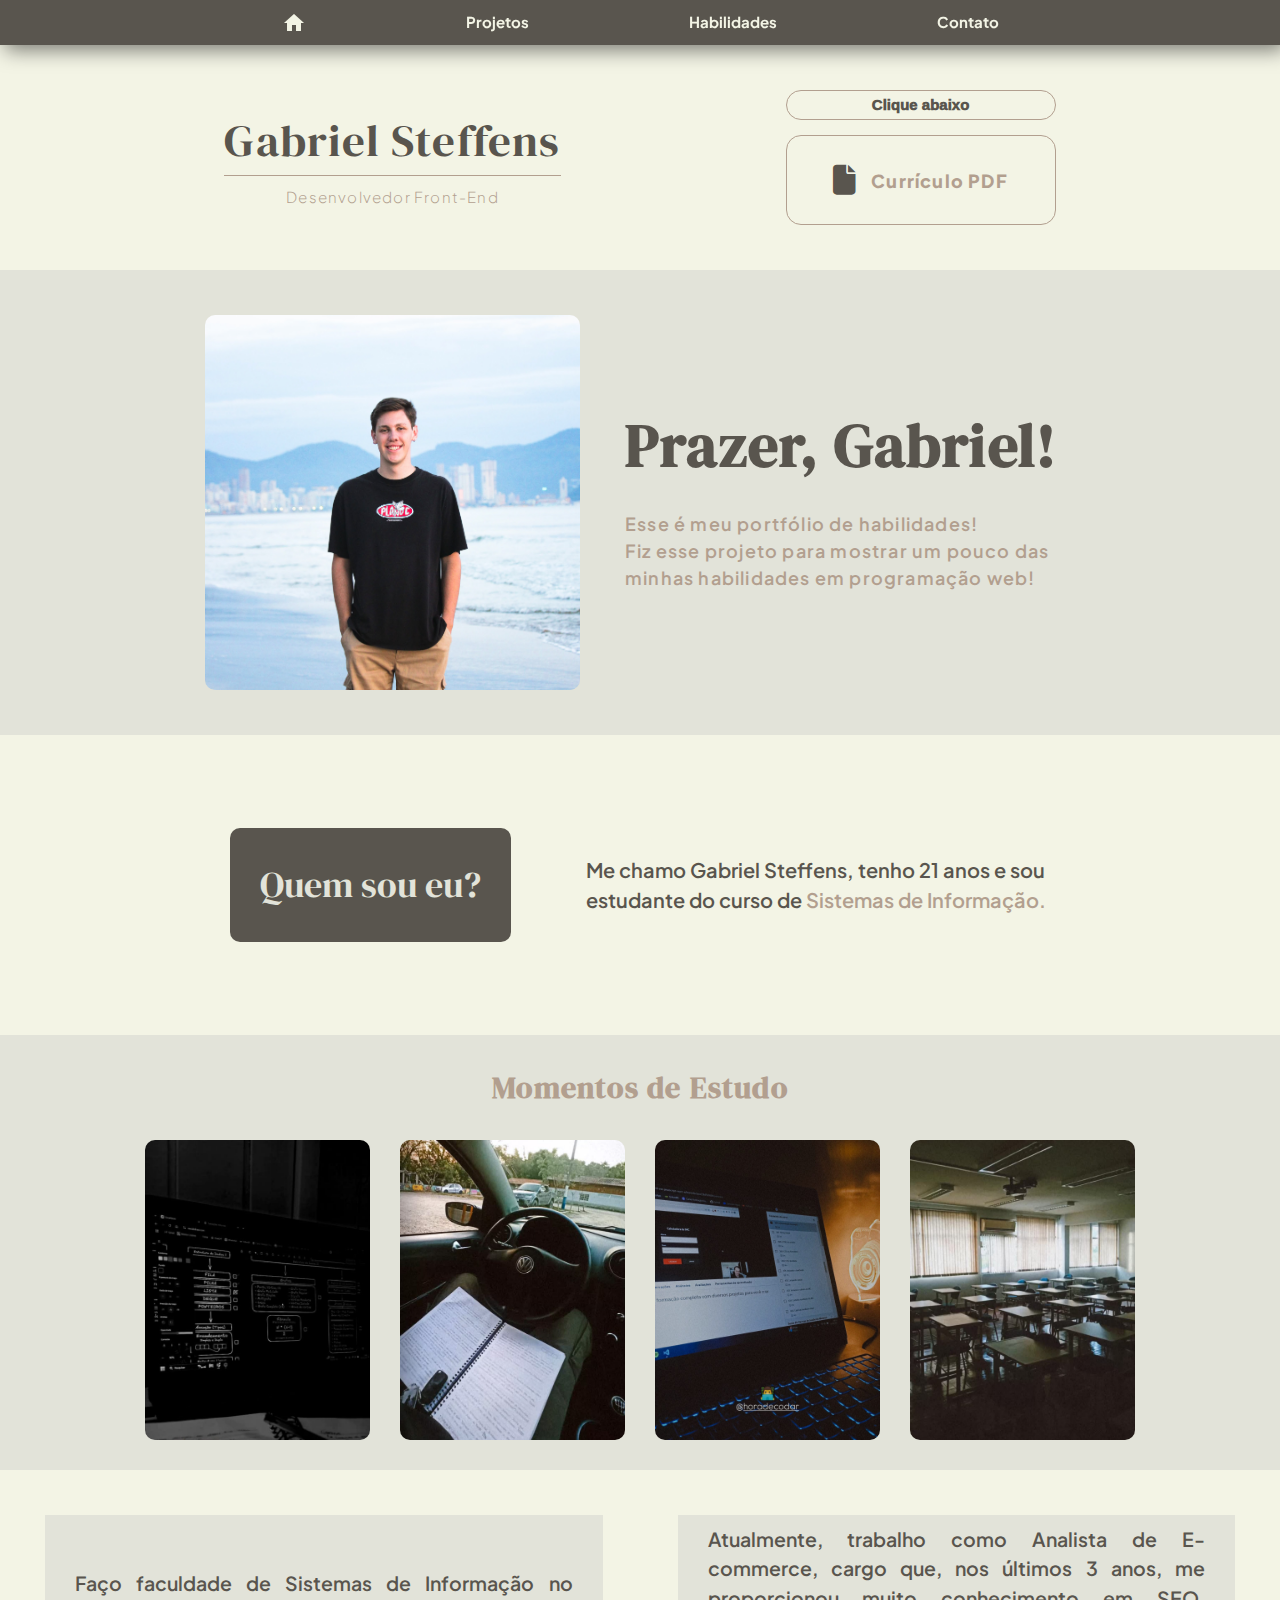
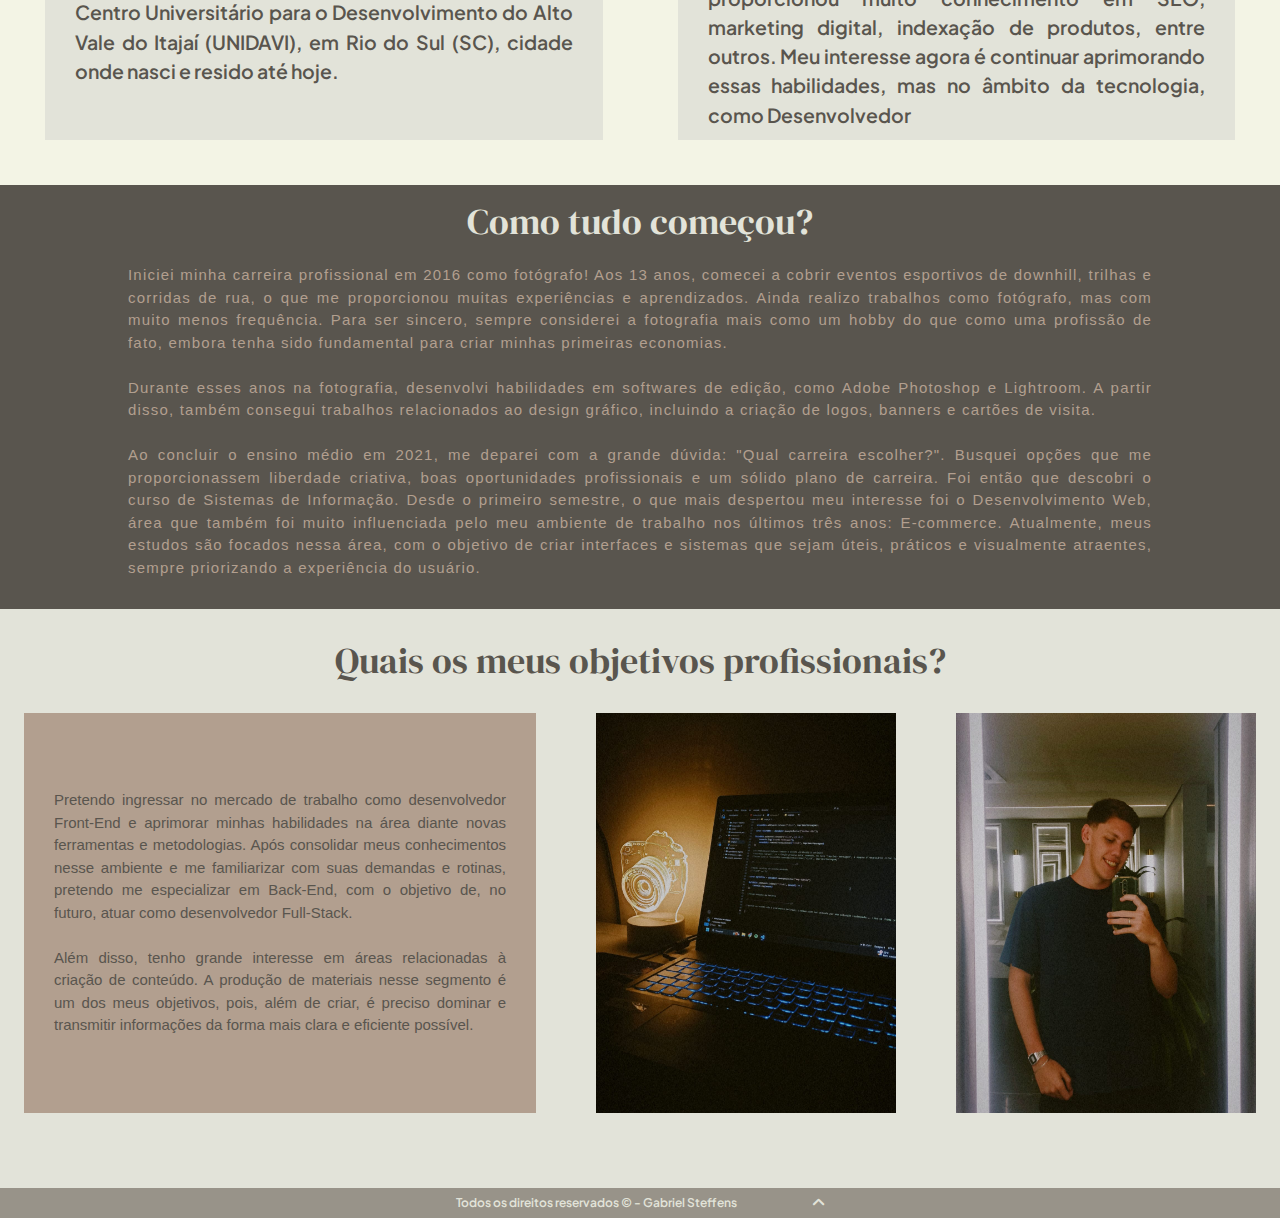
==== html/index.html @ 92523026 "first commit - home-page 95%" ====
<!DOCTYPE html>
<html lang="pt-BR">

<head>
    <meta charset="UTF-8">
    <meta name="viewport" content="width=device-width, initial-scale=1.0">
    <link rel="preconnect" href="https://fonts.googleapis.com">
    <link rel="preconnect" href="https://fonts.gstatic.com" crossorigin>
    <link
        href="https://fonts.googleapis.com/css2?family=DM+Serif+Display:ital@0;1&family=Plus+Jakarta+Sans:ital,wght@0,200..800;1,200..800&display=swap"
        rel="stylesheet">
    <link rel="stylesheet" href="https://cdnjs.cloudflare.com/ajax/libs/font-awesome/5.15.4/css/all.min.css">
    <link rel="stylesheet" href="../css/styles.css">
    <link rel="stylesheet" href="https://www.w3schools.com/w3css/4/w3.css">
    <link rel="stylesheet" href="https://fonts.googleapis.com/icon?family=Material+Icons">
    <link rel="stylesheet" href="https://cdnjs.cloudflare.com/ajax/libs/font-awesome/6.5.1/css/all.min.css">

    <title>Portfólio Pessoal - Gabriel Steffens</title>
</head>

<body>
    <div class="navbar-container">
        <nav>
            <ul>
                <li class="material-icons" id="home-icon">home</li>
                <li id="projects-icon">Projetos</li>
                <li>Habilidades</li>
                <li>Contato</li>
            </ul>
        </nav>
    </div>

    <div class="sobre-mim">
        <div class="project-title">
            <div class="project-title-line">
                <h1 class="title">Gabriel Steffens</h1>
                <h3 class="subtitle">Desenvolvedor Front-End</h3>
            </div>
            <a href="../pdf/Curriculo_Gabriel_Steffens.pdf" class="pdf-container" target="_blank">
                <p class="pdf-click-text">Clique abaixo</p>
                <div class="pdf-download">
                    <i class="fa fa-file"></i>
                    <p class="pdf-text">Currículo PDF</p>
                </div>
            </a>
        </div>

        <div class="me-container">
            <img src="../img/gabriel.jpg" alt="imagem de Gabriel Steffens">
            <div class="me-text">
                <h1>Prazer, Gabriel!</h1>
                <h3>Esse é meu portfólio de habilidades! <br> Fiz esse projeto para mostrar um pouco das minhas
                    habilidades em programação web!</h3>
            </div>
        </div>

        <div class="quem-sou-eu">
            <h1>Quem sou eu?</h1>
            <h3>Me chamo Gabriel Steffens, tenho 21 anos e sou estudante do curso de <span>Sistemas de
                    Informação.</span></h3>
        </div>

        <div class="study-title">
            <h1>Momentos de Estudo</h1>
        </div>

        <div class="study-images">
            <img src="../img/1.jpg" alt="momento de estudos 1">
            <img src="../img/2.jpg" alt="momento de estudos 2">
            <img src="../img/3.jpg" alt="momento de estudos 3">
            <img src="../img/4.jpg" alt="momento de estudos 4">
        </div>

        <div class="me-description">
            <div class="text1">
                <p> Faço faculdade de Sistemas de Informação no Centro Universitário para o Desenvolvimento do Alto
                    Vale do Itajaí (UNIDAVI), em Rio do Sul (SC), cidade onde nasci e resido até hoje. </p>
            </div>
            <div class="text2">
                <p> Atualmente, trabalho como Analista de E-commerce, cargo que, nos últimos 3 anos, me
                    proporcionou muito conhecimento em SEO, marketing digital, indexação de produtos, entre outros. Meu
                    interesse agora é continuar aprimorando essas habilidades, mas no âmbito da tecnologia, como
                    Desenvolvedor </p>
            </div>
        </div>

        <div class="my-life">
            <h1>Como tudo começou?</h1>
        </div>
        <div class="my-life-text">
            <p> Iniciei minha carreira profissional em 2016 como fotógrafo! Aos 13 anos, comecei a cobrir eventos
                esportivos de downhill, trilhas e corridas de rua, o que me proporcionou muitas experiências e
                aprendizados. Ainda realizo trabalhos como fotógrafo, mas com muito menos frequência. Para ser sincero,
                sempre considerei a fotografia mais como um hobby do que como uma profissão de fato, embora tenha sido
                fundamental para criar minhas primeiras economias. </p> <br>
            <p> Durante esses anos na fotografia, desenvolvi habilidades em softwares de edição, como Adobe Photoshop e
                Lightroom. A partir disso, também consegui trabalhos relacionados ao design gráfico, incluindo a criação
                de logos, banners e cartões de visita. </p> <br>
            <p> Ao concluir o ensino médio em 2021, me deparei com a grande dúvida: "Qual carreira escolher?". Busquei
                opções que me proporcionassem liberdade criativa, boas oportunidades profissionais e um sólido plano de
                carreira. Foi então que descobri o curso de Sistemas de Informação. Desde o primeiro semestre, o que
                mais despertou meu interesse foi o Desenvolvimento Web, área que também foi muito influenciada pelo
                meu ambiente de trabalho nos últimos três anos: E-commerce. Atualmente, meus estudos são focados
                nessa área, com o objetivo de criar interfaces e sistemas que sejam úteis, práticos e visualmente
                atraentes, sempre priorizando a experiência do usuário. </p>
        </div>

        <div class="my-goal-title">
            <h1>Quais os meus objetivos profissionais?</h1>
        </div>
        <div class="my-goal-content">
            <div class="my-goal-text">
                <p>Pretendo ingressar no mercado de trabalho como desenvolvedor Front-End e aprimorar minhas habilidades
                    na área diante novas ferramentas e metodologias. Após consolidar meus
                    conhecimentos nesse ambiente e me familiarizar com suas demandas e rotinas, pretendo me especializar
                    em Back-End, com o objetivo de, no futuro, atuar como desenvolvedor Full-Stack. </p> <br>
                <p>Além disso, tenho grande interesse em áreas relacionadas à criação de conteúdo.
                    A produção de materiais nesse segmento é um dos meus objetivos, pois, além de criar, é preciso
                    dominar e transmitir informações da forma mais clara e eficiente possível.
                </p>
            </div>
            <div class="my-goal-images">
                <img src="../img/5.jpg" alt="objetivos profissionais 1">
                <img src="../img/6.jpg" alt="objetivos profissionais 2">
            </div>
        </div>
    </div>

    <div class="projetos none">
        <div class="project-header-container">
            <h1>Projetos</h1>
        </div>
    </div>
    <script src="../js/script.js" defer></script>
</body>

<footer class="footer-container">
    <div class="footer-text">
        <p>Todos os direitos reservados &copy; - Gabriel Steffens</p>
    </div>
    <div class="footer-icon">
        <i class='fas fa-angle-up' id="scroll-icon"></i>
    </div>
</footer>

</html>
---- css/styles.css ----
*{
    margin: 0;
    padding: 0;
    cursor: default;
    text-decoration: none;
}

.none{
    display: none;
}

body{
    background-color: #ebebeb;
    display: flex;
    flex-direction: column;
    font-family: Plus Jakarta Sans;
    font-weight: 1000;
    padding-top: 3rem;
}

/* predefinições de página */



/*  ESTILIZAÇÃO DA NAVBAR */
/* -------------------------------------------------------------------------------------------------------------------------------------- */

.navbar-container{
    background-color: #59554E;
    height: 3rem;
    width: 100%;
    position: fixed;
    top: 0; /* Fixa a navbar no topo */
    left: 0;
    z-index: 100; /* Garante que a navbar ficará por cima de outros elementos */      
    display: flex;
    align-items: center;
    justify-content: center;
    filter: drop-shadow(5px 5px 10px rgba(0, 0, 0, 0.5));

}   

nav ul {
    list-style-type: none;
    display: flex;
}

nav ul li{
    margin: 0 80px;
    font-family: Plus Jakarta Sans;
    font-size: 15px;
    color: #F3F4E5;
    font-weight: bold;
}

nav ul li:hover{
    color:  #ffffff;
    cursor: pointer;
}

.material-icons{
    color: #F3F4E5;
}

.material-icons:hover{
    color: #ffffff;
    cursor: pointer;
}
/* -------------------------------------------------------------------------------------------------------------------------------------- */

/* ESTILIZAÇÃO SOBRE-MIM */
/* -------------------------------------------------------------------------------------------------------------------------------------- */

.project-title{
    background-color: #F3F4E5;
    color: #59554E;
    width: 100%;
    height: 15rem;
    display: flex; 
    flex-direction: row;
    gap: 15rem;
    justify-content: center; /* Centraliza horizontalmente */
    align-items: center; /* Centraliza verticalmente */    

}

.title{
    font-family: DM Serif Display;
    text-align: center;
    letter-spacing: 1.2px;
    font-size: 3rem;
    border-bottom: 0.1px solid #b29f8f;
}

.title:hover{
    color: #3e3b37;
    cursor: default;
}

.subtitle{
    font-family: Plus Jakarta Sans;
    font-size: 15px;
    letter-spacing: 1.2px;
    font-weight: 250;
    color: #b29f8f;
    margin-top: 8px;
    justify-content: center;
    align-items: center;
    display: flex;
}

.pdf-download{
    height: 6rem;
    width: 18rem;
    border-radius: 15px;
    display: flex;
    flex-direction: row;
    justify-content: center;
    align-items: center;
    gap: 1rem;
    border: 1px solid #b29f8f;
}

.pdf-download:hover{
    border: 3px solid #b29f8f;
}

.pdf-text{
    display: flex;
    justify-content: center;
    align-items: center;
    height: 100%;
    color: #b29f8f;
    font-family: Plus Jakarta Sans;
    font-size: 1.2rem;
    letter-spacing: 1.2px;
}

.fa-file {
    font-size: 2rem; /* Aumenta o tamanho do ícone */
}

.pdf-title{
    font-family: Plus Jakarta Sans;
    font-size: 1rem;
    color: #59554E;
    letter-spacing: 1.2px;
}

.pdf-click-text{
    display: flex;
    flex-direction: column;
    justify-content: center;
    align-items: center;
    border: 1px solid #b29f8f;
    height: 2rem;
    width: 18rem;
    border-radius: 15px;
}

.pdf-container{
    display: flex;
    flex-direction: column;
    justify-content: center;
    align-items: center;
    gap: 1rem;
}


 

/* Estilização título portfólio de atividades */

.me-text{
    display: flex;
    flex-direction: column;
    width: 30rem;
    margin-left: 3rem;
    margin-top: 5rem;
}

.me-text h1{
    font-family: DM Serif Display;
    font-size: 4rem;
    letter-spacing: 1.2px;
    color: #59554E;
    font-weight: 600;
}

.me-text h3{
    font-family: Plus Jakarta Sans;
    font-size: 1.2rem;
    letter-spacing: 1.2px;
    color: #b29f8f;
    font-weight: 600;
}

.me-container img{
    width: 25rem;
    border-radius: 10px;
    transition: 0.5s;
}

.me-container img:hover{
    transform: scale(1.1);
}

.me-container{
    display: flex;
    padding: 3rem;
    justify-content: center;
    background-color: #E2E3D9 ;
}

/* Estilização do quem sou eu */

.quem-sou-eu{
    background-color: #F3F4E5;  
    padding: 3rem;
    display: flex;
    align-items: center;
    justify-content: center;
    height: 20rem;
}

.quem-sou-eu h1{
    background-color: #59554E;
    padding: 2rem;
    border-radius: 10px;
    font-family: DM Serif Display;
    color: #E2E3D9;
}

.quem-sou-eu h3{
    width: 31rem;
    margin-left: 5rem;
    font-family: Plus Jakarta Sans;
    font-size: 20px;
    font-weight: 600;
    color: #59554E;
}

.quem-sou-eu h3 span{
    color: #b29f8f;
}

.study-title{
    display: flex;
    justify-content: center;
    background-color: #E2E3D9;
}

.study-title h1{
    font-family: DM Serif Display;
    font-size: 2rem;
    letter-spacing: 1.2px;
    color: #b29f8f;
    font-weight: 600;
    padding: 20px;
}

.study-images{
    display: flex;
    justify-content: center;
    background-color: #E2E3D9;
    padding-bottom: 2rem;
}

.study-images img{
    width: 15rem;
    margin: 0 1rem;
    border-radius: 10px;
    transition: 0.2s;
}

.study-images img:hover{
    transform: scale(1.05);
}

.me-description{
    display: flex;
    justify-content: center;
    background-color: #F3F4E5;
    padding: 3rem;
    align-items: center;
}

.text1{
    font-family: Plus Jakarta Sans;
    font-size: 1.3rem;
    font-weight: 600;
    color: #59554E;
    height: 15rem;
    width: 40rem;
    background-color: #E2E3D9;
    padding: 30px;
    margin-right: 5rem; 
    display: flex;
    align-items: center;
    justify-content: center;
    text-align: justify;
    
}

.text2{
    font-family: Plus Jakarta Sans;
    font-size: 1.3rem;
    font-weight: 600;
    color: #59554E;
    height: 15rem;
    width: 40rem;
    background-color: #E2E3D9;
    padding: 30px;
    display: flex;
    align-items: center;
    justify-content: center;
    text-align: justify;
}

.my-life{
    display: flex;
    justify-content: center;
    background-color: #59554E;
    color: #E2E3D9;
    padding-bottom: 5px;
}

.my-life-text{
    font-size: 1rem;
    letter-spacing: 1.2px;
    background-color: #59554E;
    color: #b29f8f;
    font-weight: 300;
    width: 100%;
    align-items: center;
    padding-bottom: 2rem;
}

.my-life-text p{
    width: 80%;
    margin: 0 auto;
    text-align: justify;
}

.my-life h1{
    font-family: DM Serif Display;
    
}

.my-goal-title{
    display: flex;
    justify-content: center;
    background-color: #E2E3D9;
    font-size: 1rem;
    color: #59554E;
    padding-top: 1rem;
    padding-bottom: 1rem;
}

.my-goal-title h1{
    font-family: DM Serif Display;
}

.my-goal-content{
    background-color: #E2E3D9;
    width: 100%;
    display: flex;
    justify-content: center;
    padding-bottom: 5rem;
    gap: 4rem;
}

.my-goal-text{
    color: #59554E;
    width: 40%;
    text-align: justify;
    display: flex;
    flex-direction: column;
    background-color: #b29f8f;
    padding: 2rem;
    justify-content: center;
    align-items: center;
    font-size: 1rem;
    font-weight: 400;
    margin: 0 rem;
}

.my-goal-images{
    display: flex;
    justify-content: center;
    gap: 4rem;
}

.my-goal-images img {
    width: 100%;
    max-width: 20rem; 
    height: auto;
    display: block; 
    object-fit: contain;
    transition: 0.5s;
}

.my-goal-images img:hover{
    transform: scale(1.05);
}

.footer-container {
    background-color: #989389;
    display: flex;
    height: 2rem;
    width: 100%;
    display: flex;
    justify-content: center;
    align-items: center;
    gap: 5rem;
    left: 0;
    bottom: 0;
}

.footer-text {
    font-family: Plus Jakarta Sans;
    font-size: 0.8rem;
    color: #E2E3D9;
    font-weight: 600;
    text-align: center; 
}

.footer-icon {
    color: #E2E3D9;
    font-size: 1rem; 
    cursor: pointer;
    align-items: center;
    cursor: pointer;
}

.footer-icon:hover {
    color: #59554E;
    cursor: pointer;
}

/* -------------------------------------------------------------------------------------------------------------------------------------- */

/* ESTILIZAÇÃO PROJETOS */
/* -------------------------------------------------------------------------------------------------------------------------------------- */
.project-header-container{
    justify-content: center;
    background-color: red;
    height: 5rem;
}
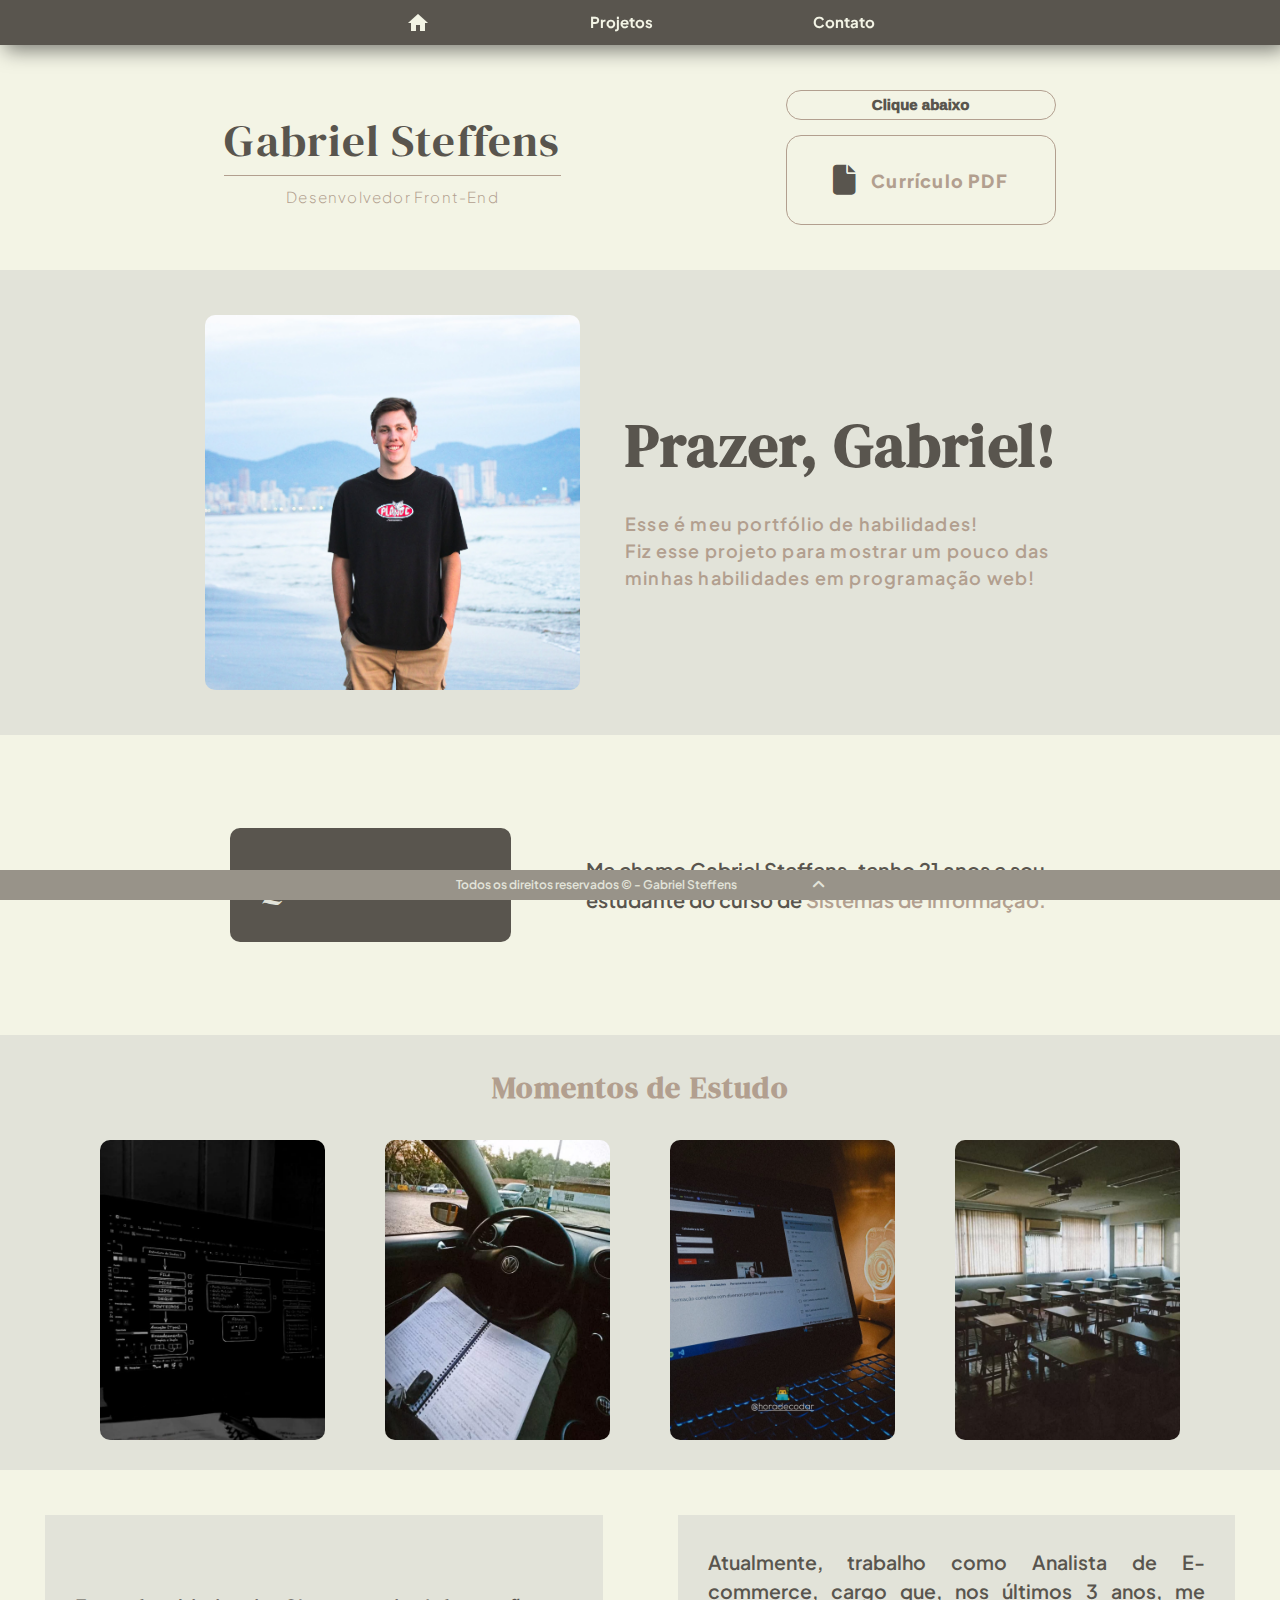
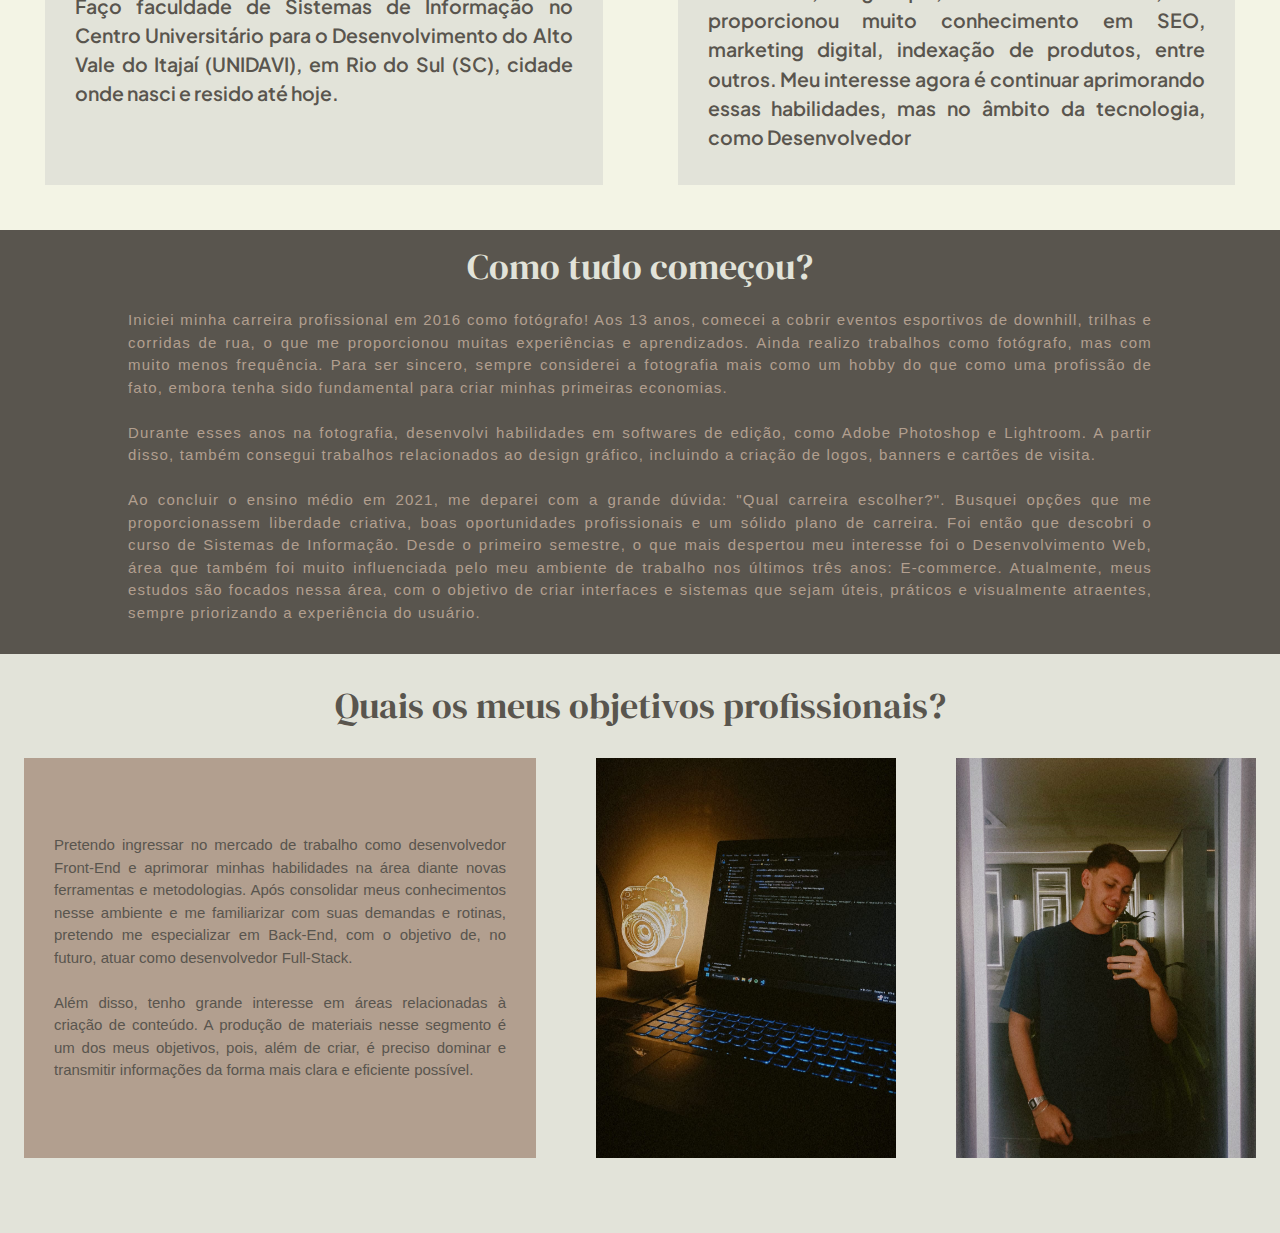
==== commit 211c132a: "projeto 1.0 concluído (falta alinhar a responsividade)" ====
--- a/html/index.html
+++ b/html/index.html
@@ -15,6 +15,7 @@
     <link rel="stylesheet" href="https://fonts.googleapis.com/icon?family=Material+Icons">
     <link rel="stylesheet" href="https://cdnjs.cloudflare.com/ajax/libs/font-awesome/6.5.1/css/all.min.css">
 
+
     <title>Portfólio Pessoal - Gabriel Steffens</title>
 </head>
 
@@ -24,8 +25,7 @@
             <ul>
                 <li class="material-icons" id="home-icon">home</li>
                 <li id="projects-icon">Projetos</li>
-                <li>Habilidades</li>
-                <li>Contato</li>
+                <li id="contact-icon">Contato</li>
             </ul>
         </nav>
     </div>
@@ -127,10 +127,96 @@
     </div>
 
     <div class="projetos none">
+
         <div class="project-header-container">
-            <h1>Projetos</h1>
-        </div>
-    </div>
+            <p class="project-header-text">Clique no botão ao lado, e acesse meus repositórios</p>
+            <a class="github-link" href="https://github.com/gabste8831" target="_blank">
+                <i class="fa-brands fa-square-github"></i>
+                <p>Meu Github</p>
+            </a>
+        </div>
+
+        <div class="project-description-container">
+            <div class="project-description">
+                <p>Nesta aba estão disponíveis alguns dos meus projetos pessoais e acadêmicos, com o intuito de
+                    exemplificar
+                    minhas habilidades como desenvolvedor!</p>
+            </div>
+        </div>
+
+        <div class="github-projects-container">
+            <div class="github-projects">
+
+                <div class="projects-size">
+                    <a href="https://github.com/gabste8831/QR-code-generator" target="_blank">
+                        <img src="../img/project1.png" alt="gerador qr code">
+                        <p>Gerador QR-Code</p>
+                    </a>
+                </div>
+                <div class="projects-size">
+                    <a href="https://github.com/gabste8831/Next_Level_Week_2025" target="_blank">
+                        <img src="../img/project2.jpg" alt="projeto nlw rocketseat">
+                        <p>NLW Rocketseat</p>
+                    </a>
+                </div>
+                <div class="projects-size">
+                    <a href="https://github.com/gabste8831/Instagram-Login-Page" target="_blank">
+                        <img src="../img/project 3.jpg" alt="Réplica página do instagram">
+                        <p>Réplica Login Page Instagram</p>
+                    </a>
+                    </a>
+                </div>
+                <div class="projects-size">
+                    <a href="https://github.com/gabste8831/Tabuada-_simples_js" target="_blank">
+                        <img src="../img/project4.jpg" alt="Gerador de tabuadas">
+                        <p>Tabuada em JS</p>
+                    </a>
+                </div>
+            </div>
+        </div>
+
+    </div>
+
+    <div class="contact none">
+        <div class="contact-header">
+            <h1>Contato</h1>
+        </div>
+
+        <div class="contact-container">
+            <div class="contact-content">
+                <div class="linkedin">
+                    <div class="social-icon">
+                        <img src="../img/social-icons/linkedin.png" alt="LinkedIn">
+                        <a class="link" href="https://www.linkedin.com/in/gabriel-steffens-/" target="_blank"><p>https://www.linkedin.com/in/gabriel-steffens-/</p></a>
+                    </div>
+                </div>
+
+                <div class="instagram">
+                    <div class="social-icon">
+                        <img src="../img/social-icons/instagram.png" alt="Instagram">
+                        <a class="link" href="https://www.instagram.com/gabr_ste/" target="_blank"><p>@gabr_ste</p></a>
+                    </div>
+                </div>
+
+                <div class="github">
+                    <div class="social-icon">
+                        <img src="../img/social-icons/github.png" alt="GitHub">
+                        <a class="link" href="https://github.com/gabste8831" target="_blank"><p>https://github.com/gabste8831</p></a>
+                    </div>
+                </div>
+                <div class="gmail">
+                    <div class="social-icon">
+                        <img src="../img/social-icons/gmail.png" alt="Gmail">
+                        <a class="link"><p>gabrielsteffens2003@gmail.com</p></a>
+                    </div>
+                </div>
+            </div>
+
+
+        </div>
+    </div>
+
+
     <script src="../js/script.js" defer></script>
 </body>
 
@@ -143,4 +229,4 @@
     </div>
 </footer>
 
-</html>
+</html>--- a/css/styles.css
+++ b/css/styles.css
@@ -5,6 +5,7 @@
     text-decoration: none;
 }
 
+
 .none{
     display: none;
 }
@@ -16,6 +17,7 @@
     font-family: Plus Jakarta Sans;
     font-weight: 1000;
     padding-top: 3rem;
+    height: 100%;
 }
 
 /* predefinições de página */
@@ -262,8 +264,11 @@
 .study-images{
     display: flex;
     justify-content: center;
+    gap: 2rem;
     background-color: #E2E3D9;
     padding-bottom: 2rem;
+    width: 100%;
+    box-sizing: border-box;
 }
 
 .study-images img{
@@ -283,6 +288,7 @@
     background-color: #F3F4E5;
     padding: 3rem;
     align-items: center;
+    gap: 5rem; ;
 }
 
 .text1{
@@ -290,32 +296,34 @@
     font-size: 1.3rem;
     font-weight: 600;
     color: #59554E;
-    height: 15rem;
-    width: 40rem;
+    height: 18rem;
+    width: 40rem; /* Pode ajustar a largura conforme o layout */
     background-color: #E2E3D9;
-    padding: 30px;
-    margin-right: 5rem; 
+    padding: 2rem;
     display: flex;
     align-items: center;
     justify-content: center;
     text-align: justify;
+    overflow: hidden;
     
 }
 
-.text2{
+.text2 {
     font-family: Plus Jakarta Sans;
     font-size: 1.3rem;
     font-weight: 600;
     color: #59554E;
-    height: 15rem;
-    width: 40rem;
+    height: 18rem;
+    width: 40rem; /* Pode ajustar a largura conforme o layout */
     background-color: #E2E3D9;
-    padding: 30px;
+    padding: 2rem;
     display: flex;
     align-items: center;
     justify-content: center;
     text-align: justify;
-}
+    overflow: hidden;
+}
+
 
 .my-life{
     display: flex;
@@ -415,6 +423,7 @@
     gap: 5rem;
     left: 0;
     bottom: 0;
+    position: fixed;
 }
 
 .footer-text {
@@ -443,7 +452,182 @@
 /* ESTILIZAÇÃO PROJETOS */
 /* -------------------------------------------------------------------------------------------------------------------------------------- */
 .project-header-container{
-    justify-content: center;
-    background-color: red;
+    background-color: #F3F4E5;
+    color: #59554E;
+    width: 100%;
+    height: 12rem;
+    display: flex; 
+    justify-content: center; 
+    align-items: center; 
+    gap: 10rem;  
+}
+
+.project-header-text{
+    width: 25rem;
+    text-align: center;
+    font-size: 1.5rem;
+    font-weight: 600;
+    font-family: plus jakarta sans;
+    padding: 1rem;
+    border-radius: 10px;
+    border: 2px solid #b29f8f;
+}
+
+.github-link{
+    display: flex;
+    gap: 0.5rem;
+    align-items: center;
+    padding: 1.5rem;
+    font-size: 2.5rem;
+    font-family: plus jakarta sans;
+    border-radius: 10px;
+    border: 2px solid #b29f8f;
+    background-color: #F3F4E5;
+}
+
+.github-link:hover{
+    background-color: #989389;
+    color: #ebebeb;
+    border: 2px solid #ebebeb;
+}
+
+.github-link, .fa-brands, .fa-square-github, .github-link p{
+    cursor: pointer;
+}
+
+.project-description-container{
+    background-color:#E2E3D9;
+    color: #b29f8f;
+    width: 100%;
     height: 5rem;
+    display: flex; 
+    justify-content: center; 
+    align-items: center;   
+}
+
+.project-description{
+    display: flex;
+    flex-direction: column;
+    align-items: center;
+    font-size: 1.1rem;
+    font-family: plus jakarta sans;
+    justify-content: center;
+    text-align: center;
+    padding: 1rem;
+}
+
+.github-projects-container {
+    display: flex;
+    justify-content: center; /* Centraliza o conteúdo horizontalmente */
+    align-items: center; /* Centraliza o conteúdo verticalmente */ 
+    background-color: #F3F4E5;
+    padding-top: 2rem;
+    padding-left: 10rem;
+    padding-right: 10rem;
+    padding-bottom: 5rem;
+
+}
+
+.github-projects {
+    display: grid;
+    grid-template-columns: repeat(2, 1fr); /* Cria duas colunas */
+    gap: 5rem; /* Espaçamento entre os projetos */
+    justify-items: center; /* Centraliza os itens dentro do grid */
+}
+
+.projects-size {
+    display: flex;
+    flex-direction: column;
+    text-align: center;
+    justify-content: center;
+}
+
+.projects-size p {
+    background-color: #59554E;
+    color: #F3F4E5;
+    margin-top: 1rem;
+    height: 2rem;
+    font-family: 'Plus Jakarta Sans', sans-serif;
+    display: flex;
+    justify-content: center;
+    align-items: center;
+    border-radius: 8px;
+}
+
+.projects-size img {
+    width: 100%;
+    height: auto;
+    display: block;
+    margin: 0 auto; /* Centraliza a imagem */
+    border-radius: 8px;
+    border: 5px solid #E2E3D9;
+    transition: 0.7s;
+
+}
+
+.projects-size img:hover{
+    cursor: pointer;
+    transform: scale(1.02);
+}
+/* -------------------------------------------------------------------------------------------------------------------------------------- */
+
+/* ESTILIZAÇÃO CONTATO */
+/* -------------------------------------------------------------------------------------------------------------------------------------- */
+
+.contact-container{
+    display:  flex;
+    flex-direction: column;
+    justify-content: center;
+    align-items: center;
+    background-color: #59554E;
+    height: calc(100vh - 15rem);
+}
+
+.contact-header{
+    background-color: #F3F4E5;
+    color: #59554E;
+    width: 100%;
+    height: 10rem;
+    display: flex; 
+    justify-content: center; 
+    align-items: center; 
+    gap: 10rem; 
+    font-family: 'DM Serif Display';
+}
+
+.contact-header h1 {
+    font-family: 'DM Serif Display';
+}
+
+.contact-content {
+    width: 50rem;
+    display: flex;
+    flex-direction: column;
+    gap: 1.5rem;
+    background-color: #F3F4E5;
+    padding: 2rem;
+    border-radius: 1rem;
+}
+
+.social-icon img{
+    height: 3rem;
+    width: 3rem;
+}
+
+.social-icon{
+    display: flex;
+    align-items: center;
+    width: 100%;
+    color: #59554E;
+}
+
+.social-icon p{
+    font-family: 'Plus Jakarta Sans';
+    padding-left: 1rem;
+    font-size: 1.1rem;
+}
+
+.link p:hover{
+    cursor: pointer;
+    color: #b29f8f;
 }